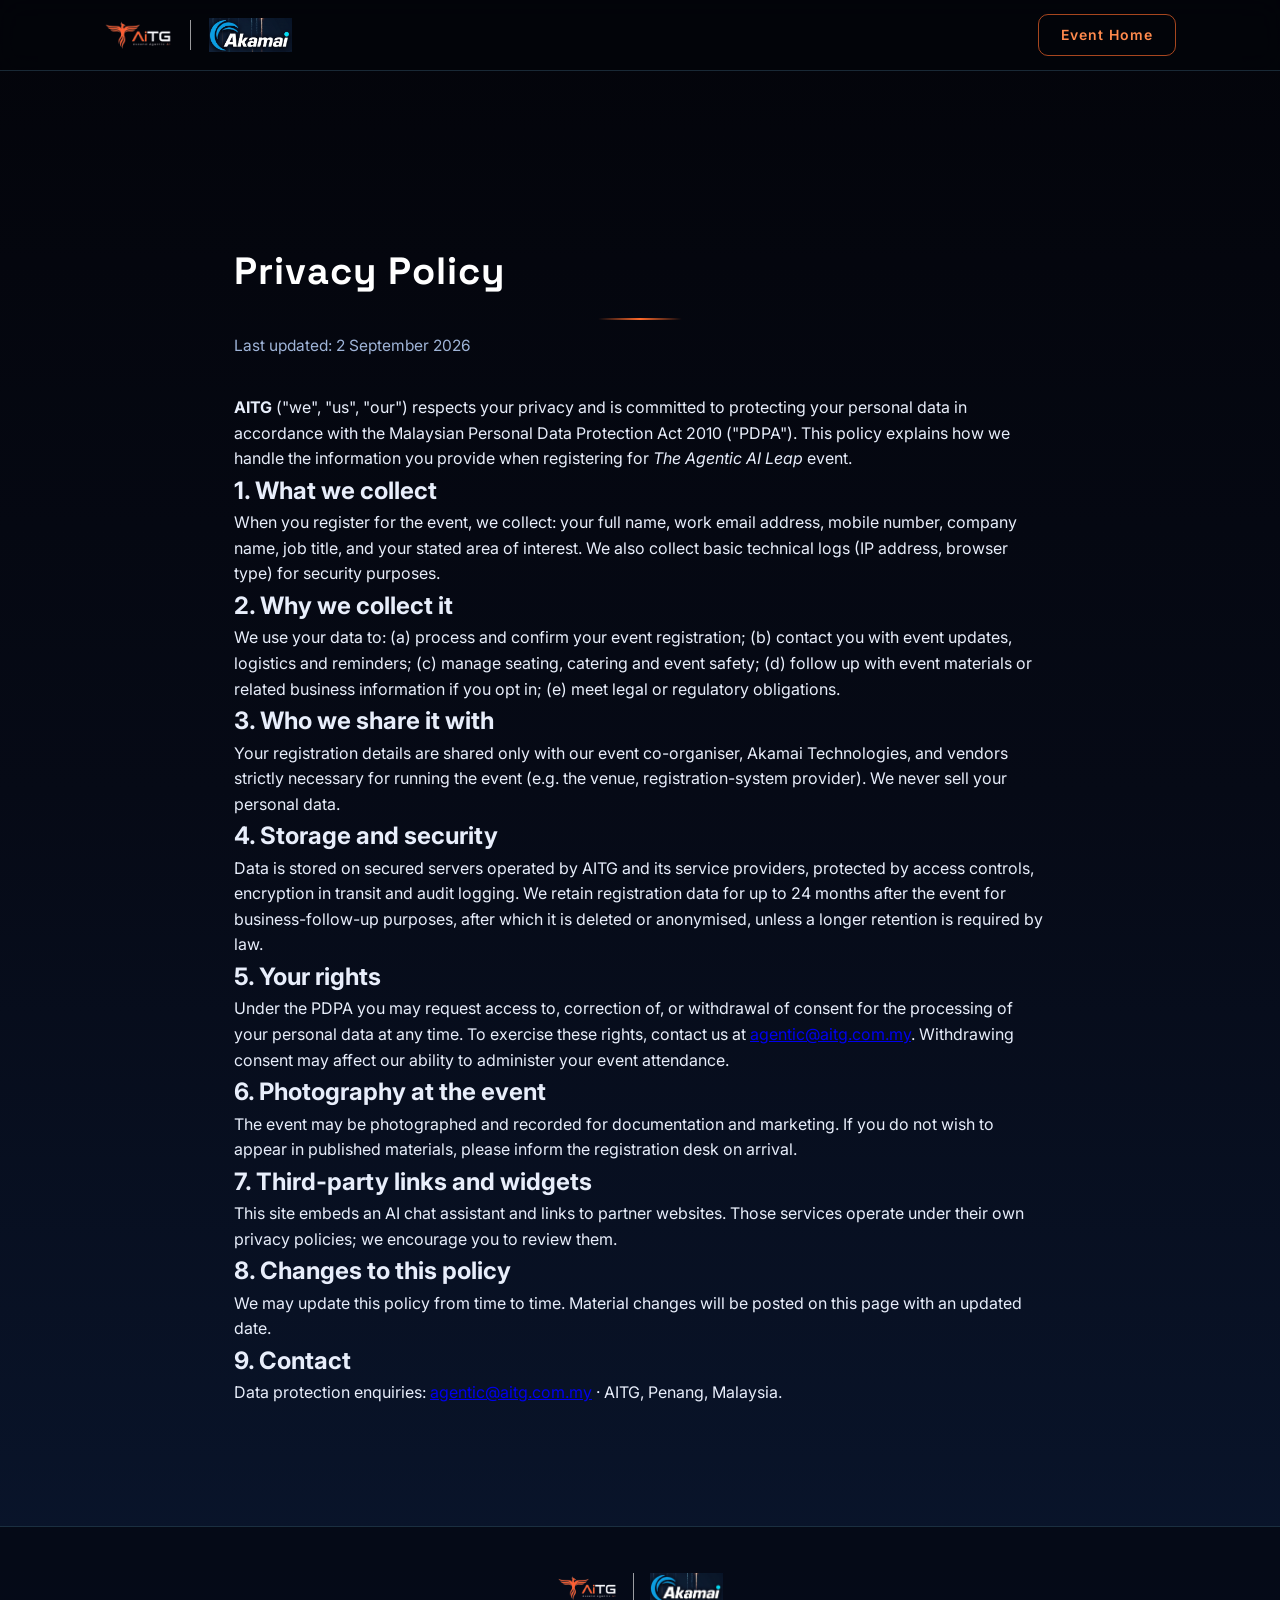
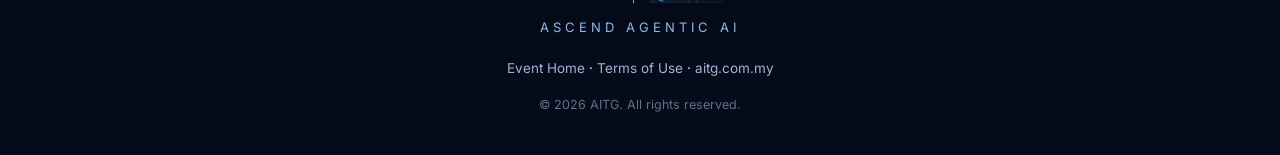
==== privacy.html @ 1c2f9429 "The Agentic AI Leap — event landing page with CRM lead capture" ====
<!DOCTYPE html>
<html lang="en">
<head>
<meta charset="utf-8">
<meta name="viewport" content="width=device-width, initial-scale=1">
<title>Privacy Policy — The Agentic AI Leap</title>
<meta name="description" content="Privacy Policy for The Agentic AI Leap event registration (AITG × Akamai, 3 Nov 2026, Penang).">
<link rel="icon" type="image/png" href="/favicon.png">
<link rel="preconnect" href="https://fonts.googleapis.com">
<link rel="preconnect" href="https://fonts.gstatic.com" crossorigin>
<link href="https://fonts.googleapis.com/css2?family=Space+Grotesk:wght@500;600;700&family=Inter:wght@400;500;600&display=swap" rel="stylesheet">
<link rel="stylesheet" href="/css/styles.css?v=1">
</head>
<body>
<header class="nav">
  <div class="nav-inner">
    <div class="nav-lockup">
      <img src="/img/aitg-logo.png" alt="AITG" class="nav-logo">
      <span class="nav-div"></span>
      <img src="/img/akamai-logo.png" alt="Akamai" class="nav-logo">
    </div>
    <a href="/" class="nav-cta">Event Home</a>
  </div>
</header>

<main style="padding-top:110px; max-width:860px;">
  <section class="section">
    <h1 class="sec-title" style="text-align:left;">Privacy Policy</h1>
    <p class="sec-sub" style="text-align:left;">Last updated: 2 September 2026</p>

    <div class="legal" style="margin-top:36px;">
      <p><strong>AITG</strong> ("we", "us", "our") respects your privacy and is committed to protecting your personal data in accordance with the Malaysian Personal Data Protection Act 2010 ("PDPA"). This policy explains how we handle the information you provide when registering for <em>The Agentic AI Leap</em> event.</p>

      <h2>1. What we collect</h2>
      <p>When you register for the event, we collect: your full name, work email address, mobile number, company name, job title, and your stated area of interest. We also collect basic technical logs (IP address, browser type) for security purposes.</p>

      <h2>2. Why we collect it</h2>
      <p>We use your data to: (a) process and confirm your event registration; (b) contact you with event updates, logistics and reminders; (c) manage seating, catering and event safety; (d) follow up with event materials or related business information if you opt in; (e) meet legal or regulatory obligations.</p>

      <h2>3. Who we share it with</h2>
      <p>Your registration details are shared only with our event co-organiser, Akamai Technologies, and vendors strictly necessary for running the event (e.g. the venue, registration-system provider). We never sell your personal data.</p>

      <h2>4. Storage and security</h2>
      <p>Data is stored on secured servers operated by AITG and its service providers, protected by access controls, encryption in transit and audit logging. We retain registration data for up to 24 months after the event for business-follow-up purposes, after which it is deleted or anonymised, unless a longer retention is required by law.</p>

      <h2>5. Your rights</h2>
      <p>Under the PDPA you may request access to, correction of, or withdrawal of consent for the processing of your personal data at any time. To exercise these rights, contact us at <a href="mailto:agentic@aitg.com.my">agentic@aitg.com.my</a>. Withdrawing consent may affect our ability to administer your event attendance.</p>

      <h2>6. Photography at the event</h2>
      <p>The event may be photographed and recorded for documentation and marketing. If you do not wish to appear in published materials, please inform the registration desk on arrival.</p>

      <h2>7. Third-party links and widgets</h2>
      <p>This site embeds an AI chat assistant and links to partner websites. Those services operate under their own privacy policies; we encourage you to review them.</p>

      <h2>8. Changes to this policy</h2>
      <p>We may update this policy from time to time. Material changes will be posted on this page with an updated date.</p>

      <h2>9. Contact</h2>
      <p>Data protection enquiries: <a href="mailto:agentic@aitg.com.my">agentic@aitg.com.my</a> · AITG, Penang, Malaysia.</p>
    </div>
  </section>
</main>

<footer class="footer">
  <div class="footer-lockup">
    <img src="/img/aitg-logo.png" alt="AITG" class="f-logo">
    <span class="nav-div"></span>
    <img src="/img/akamai-logo.png" alt="Akamai" class="f-logo">
  </div>
  <p class="footer-tag">Ascend Agentic Ai</p>
  <nav class="footer-links">
    <a href="/">Event Home</a> &middot; <a href="/terms">Terms of Use</a> &middot; <a href="https://aitg.com.my">aitg.com.my</a>
  </nav>
  <p class="footer-copy">&copy; 2026 AITG. All rights reserved.</p>
</footer>
</body>
</html>
---- css/styles.css ----
/* The Agentic AI Leap — landing page. Palette matches the event poster:
   cosmic black #03040a → navy #0a1730, orange #ff6a2b, cyan #7fd8ff. */
:root {
  --bg-0: #03040a;
  --bg-1: #060a16;
  --bg-2: #0a1730;
  --navy: #0d3468;
  --orange: #ff6a2b;
  --orange-soft: #ff8a4d;
  --cyan: #7fd8ff;
  --cyan-dim: #8fb8e8;
  --text: #e8eefb;
  --muted: #9fb4d8;
  --card: rgba(16, 28, 54, 0.72);
  --line: rgba(127, 216, 255, 0.18);
}

* { margin: 0; padding: 0; box-sizing: border-box; }
html { scroll-behavior: smooth; }
body {
  background: linear-gradient(180deg, var(--bg-0) 0%, var(--bg-1) 45%, var(--bg-2) 100%);
  color: var(--text);
  font-family: "Inter", system-ui, -apple-system, sans-serif;
  font-size: 16px;
  line-height: 1.6;
  overflow-x: hidden;
  min-height: 100vh;
}

/* ---- background layers ---- */
#ascend-canvas { position: fixed; inset: 0; width: 100%; height: 100%; z-index: 0; pointer-events: none; }
.bg-grid {
  position: fixed; inset: 0; z-index: 0; pointer-events: none; opacity: 0.5;
  background-image:
    linear-gradient(rgba(127, 216, 255, 0.04) 1px, transparent 1px),
    linear-gradient(90deg, rgba(127, 216, 255, 0.04) 1px, transparent 1px);
  background-size: 56px 56px;
  -webkit-mask-image: radial-gradient(ellipse 90% 70% at 50% 20%, #000 0%, transparent 75%);
          mask-image: radial-gradient(ellipse 90% 70% at 50% 20%, #000 0%, transparent 75%);
}
header.nav, main, footer.footer { position: relative; z-index: 2; }

@media (prefers-reduced-motion: reduce) {
  #ascend-canvas { display: none; }
  html { scroll-behavior: auto; }
}

/* ---- nav ---- */
.nav { position: fixed; top: 0; left: 0; right: 0; z-index: 10;
  background: rgba(3, 4, 10, 0.75); backdrop-filter: blur(14px); -webkit-backdrop-filter: blur(14px);
  border-bottom: 1px solid var(--line); }
.nav-inner { max-width: 1120px; margin: 0 auto; padding: 14px 24px;
  display: flex; align-items: center; justify-content: space-between; }
.nav-lockup { display: flex; align-items: center; gap: 18px; }
.nav-logo { height: 34px; width: auto; }
.nav-div { width: 1px; height: 30px; background: rgba(255, 255, 255, 0.6); }
.nav-cta {
  font-size: 14px; font-weight: 600; letter-spacing: 1px; text-decoration: none;
  color: var(--orange-soft); border: 1px solid rgba(255, 106, 43, 0.65);
  padding: 9px 22px; border-radius: 10px; transition: all 0.2s ease;
}
.nav-cta:hover { background: rgba(255, 106, 43, 0.12); box-shadow: 0 0 18px rgba(255, 106, 43, 0.3); }

main { max-width: 1120px; margin: 0 auto; padding: 0 24px; }

/* ---- hero ---- */
.hero { text-align: center; padding: 150px 0 70px; }
.hero-badge {
  display: inline-block; font-size: 13px; font-weight: 600; letter-spacing: 5px;
  color: var(--cyan-dim); border: 1px solid var(--line); border-radius: 999px;
  padding: 9px 22px; background: rgba(13, 52, 104, 0.35);
}
.hero-title { margin-top: 34px; font-family: "Space Grotesk", sans-serif; line-height: 1.02; }
.hero-title span { display: block; }
.t-white {
  font-size: clamp(34px, 6vw, 62px); font-weight: 600; letter-spacing: clamp(6px, 1.4vw, 15px);
  color: #fff; text-shadow: 0 0 34px rgba(120, 180, 255, 0.35);
}
.t-orange {
  margin-top: 10px;
  font-size: clamp(52px, 10vw, 108px); font-weight: 700; letter-spacing: clamp(3px, 1vw, 10px);
  color: var(--orange);
  text-shadow: 0 0 18px rgba(255, 106, 43, 0.85), 0 0 55px rgba(255, 106, 43, 0.5), 0 0 110px rgba(255, 106, 43, 0.3);
}
.hero-tag { margin-top: 26px; font-size: clamp(16px, 2.2vw, 21px); color: #dbe7f7; letter-spacing: 1px; }
.hero-tag b { color: var(--orange-soft); font-weight: 600; }

.hero-facts {
  margin: 44px auto 0; max-width: 780px; display: flex; justify-content: center; gap: 14px; flex-wrap: wrap;
}
.fact {
  flex: 1 1 200px; max-width: 240px; display: flex; align-items: center; gap: 12px; text-align: left;
  background: var(--card); border: 1px solid var(--line); border-radius: 14px; padding: 14px 18px;
}
.fact svg { width: 26px; height: 26px; flex-shrink: 0; filter: drop-shadow(0 0 6px rgba(127, 216, 255, 0.5)); }
.fact b { display: block; font-size: 14.5px; letter-spacing: 0.4px; }
.fact span { font-size: 12.5px; color: var(--muted); }

.countdown { margin: 40px auto 0; display: flex; justify-content: center; gap: 14px; }
.cd-cell {
  min-width: 86px; padding: 14px 10px; border-radius: 14px;
  background: var(--card); border: 1px solid var(--line);
}
.cd-cell span { display: block; font-family: "Space Grotesk", sans-serif; font-size: 34px; font-weight: 700; color: #fff; font-variant-numeric: tabular-nums; }
.cd-cell small { font-size: 11px; letter-spacing: 2.5px; text-transform: uppercase; color: var(--cyan-dim); }

.btn-primary {
  display: inline-block; margin-top: 42px; text-decoration: none; cursor: pointer;
  font-size: 17px; font-weight: 700; letter-spacing: 1.5px; color: #fff;
  background: linear-gradient(135deg, #ff8a4d, #ff5a1f);
  border: none; border-radius: 12px; padding: 17px 46px;
  box-shadow: 0 0 28px rgba(255, 106, 43, 0.45), 0 8px 26px rgba(0, 0, 0, 0.4);
  transition: transform 0.15s ease, box-shadow 0.2s ease;
}
.btn-primary:hover { transform: translateY(-2px); box-shadow: 0 0 40px rgba(255, 106, 43, 0.6), 0 12px 30px rgba(0, 0, 0, 0.45); }
.hero-note { margin-top: 22px; font-size: 13.5px; letter-spacing: 1px; color: var(--muted); }

/* ---- sections ---- */
.section { padding: 60px 0; }
.sec-title {
  text-align: center; font-family: "Space Grotesk", sans-serif;
  font-size: clamp(26px, 4vw, 38px); font-weight: 700; letter-spacing: 1px; color: #fff;
}
.sec-title::after {
  content: ""; display: block; width: 84px; height: 2px; margin: 16px auto 0;
  background: linear-gradient(90deg, transparent, var(--orange), transparent);
}
.sec-sub { text-align: center; margin-top: 14px; color: var(--muted); font-size: 15.5px; }

.cards { margin-top: 42px; display: grid; grid-template-columns: repeat(3, 1fr); gap: 20px; }
.card {
  background: var(--card); border: 1px solid var(--line); border-radius: 18px; padding: 30px 26px;
  transition: border-color 0.25s ease, box-shadow 0.25s ease;
}
.card:hover { border-color: rgba(255, 106, 43, 0.45); box-shadow: 0 0 30px rgba(255, 106, 43, 0.12); }
.card-ico svg { width: 40px; height: 40px; filter: drop-shadow(0 0 10px rgba(127, 216, 255, 0.35)); }
.card h3 { margin-top: 18px; font-family: "Space Grotesk", sans-serif; font-size: 19px; color: #fff; }
.card p { margin-top: 10px; font-size: 14.5px; color: var(--muted); }

.agenda { margin: 42px auto 0; max-width: 720px; border: 1px solid var(--line); border-radius: 18px; overflow: hidden; }
.ag-row {
  display: flex; gap: 26px; padding: 16px 26px; align-items: baseline;
  border-bottom: 1px solid rgba(127, 216, 255, 0.08); background: var(--card);
}
.ag-row:last-child { border-bottom: none; }
.ag-time { font-family: "Space Grotesk", sans-serif; font-weight: 600; color: var(--cyan); min-width: 56px; font-size: 15px; }
.ag-row.highlight { background: rgba(255, 106, 43, 0.09); border-left: 3px solid var(--orange); }
.ag-row.highlight .ag-time { color: var(--orange-soft); }

/* ---- form ---- */
.form-shell { margin: 42px auto 0; max-width: 760px; background: var(--card); border: 1px solid var(--line); border-radius: 22px; padding: 40px 42px; }
.f-grid { display: grid; grid-template-columns: 1fr 1fr; gap: 20px 22px; }
.f-field label { display: block; font-size: 13px; font-weight: 600; letter-spacing: 0.6px; color: var(--cyan-dim); margin-bottom: 7px; }
.f-field label em { color: var(--orange-soft); font-style: normal; }
.f-field input, .f-field select {
  width: 100%; padding: 13px 15px; border-radius: 10px; font-size: 15px; color: var(--text);
  background: rgba(3, 6, 14, 0.65); border: 1px solid rgba(127, 216, 255, 0.22);
  transition: border-color 0.2s ease, box-shadow 0.2s ease;
}
.f-field input::placeholder { color: rgba(159, 180, 216, 0.45); }
.f-field input:focus, .f-field select:focus {
  outline: none; border-color: var(--cyan); box-shadow: 0 0 0 3px rgba(127, 216, 255, 0.14);
}
.f-field input.invalid { border-color: #ff5a5a; box-shadow: 0 0 0 3px rgba(255, 90, 90, 0.12); }
.f-field select { appearance: none; -webkit-appearance: none;
  background-image: url("data:image/svg+xml;utf8,<svg xmlns='http://www.w3.org/2000/svg' width='12' height='8' viewBox='0 0 12 8'><path d='M1 1l5 5 5-5' stroke='%237fd8ff' stroke-width='2' fill='none' stroke-linecap='round'/></svg>");
  background-repeat: no-repeat; background-position: right 15px center; }
.f-error { margin-top: 18px; color: #ff8a8a; font-size: 14px; text-align: center; }
.btn-submit { width: 100%; margin-top: 26px; }
.btn-submit[disabled] { opacity: 0.6; cursor: wait; transform: none; }
.f-privacy { margin-top: 18px; font-size: 12.5px; color: var(--muted); text-align: center; }
.f-privacy a { color: var(--cyan-dim); }

.form-success { text-align: center; padding: 20px 0; }
.succ-ico svg { width: 74px; height: 74px; filter: drop-shadow(0 0 18px rgba(124, 252, 178, 0.4)); }
.form-success h3 { margin-top: 18px; font-family: "Space Grotesk", sans-serif; font-size: 28px; color: #fff; }
.form-success p { margin-top: 12px; color: var(--muted); max-width: 460px; margin-left: auto; margin-right: auto; }
.succ-actions { margin-top: 26px; display: flex; gap: 14px; justify-content: center; flex-wrap: wrap; }
.btn-ghost {
  display: inline-block; text-decoration: none; font-size: 14px; font-weight: 600; letter-spacing: 0.5px;
  color: var(--cyan); border: 1px solid rgba(127, 216, 255, 0.4); border-radius: 10px; padding: 11px 24px;
  transition: background 0.2s ease;
}
.btn-ghost:hover { background: rgba(127, 216, 255, 0.09); }
.succ-ref { margin-top: 22px; font-size: 13px; }
.succ-ref code { color: var(--orange-soft); font-family: ui-monospace, monospace; }

/* ---- venue ---- */
.venue-card { margin: 42px auto 0; max-width: 760px; background: var(--card); border: 1px solid var(--line); border-radius: 22px; padding: 38px 42px; }
.venue-info h3 { font-family: "Space Grotesk", sans-serif; font-size: 22px; color: #fff; }
.venue-info > p { margin-top: 8px; color: var(--cyan-dim); font-size: 15px; }
.venue-info ul { margin: 18px 0 24px; padding-left: 20px; color: var(--muted); font-size: 14.5px; }
.venue-info li { margin-bottom: 7px; }
.venue-info li::marker { color: var(--orange); }

/* ---- footer ---- */
.footer { border-top: 1px solid var(--line); margin-top: 60px; padding: 46px 24px 40px; text-align: center; background: rgba(3, 4, 10, 0.6); }
.footer-lockup { display: flex; align-items: center; justify-content: center; gap: 16px; }
.f-logo { height: 30px; width: auto; }
.footer-tag { margin-top: 14px; font-size: 13px; letter-spacing: 4px; text-transform: uppercase; color: var(--cyan-dim); }
.footer-links { margin-top: 20px; font-size: 13.5px; }
.footer-links a { color: var(--muted); text-decoration: none; }
.footer-links a:hover { color: var(--cyan); }
.footer-copy { margin-top: 16px; font-size: 12.5px; color: rgba(159, 180, 216, 0.6); }

/* ---- responsive ---- */
@media (max-width: 860px) {
  .cards { grid-template-columns: 1fr; }
  .f-grid { grid-template-columns: 1fr; }
  .hero { padding-top: 120px; }
  .hero-facts { flex-direction: column; align-items: center; }
  .fact { max-width: 340px; width: 100%; }
}
@media (max-width: 480px) {
  .nav-logo { height: 26px; }
  .countdown { gap: 8px; }
  .cd-cell { min-width: 70px; }
  .cd-cell span { font-size: 27px; }
  .form-shell { padding: 28px 22px; }
  .venue-card { padding: 28px 24px; }
}
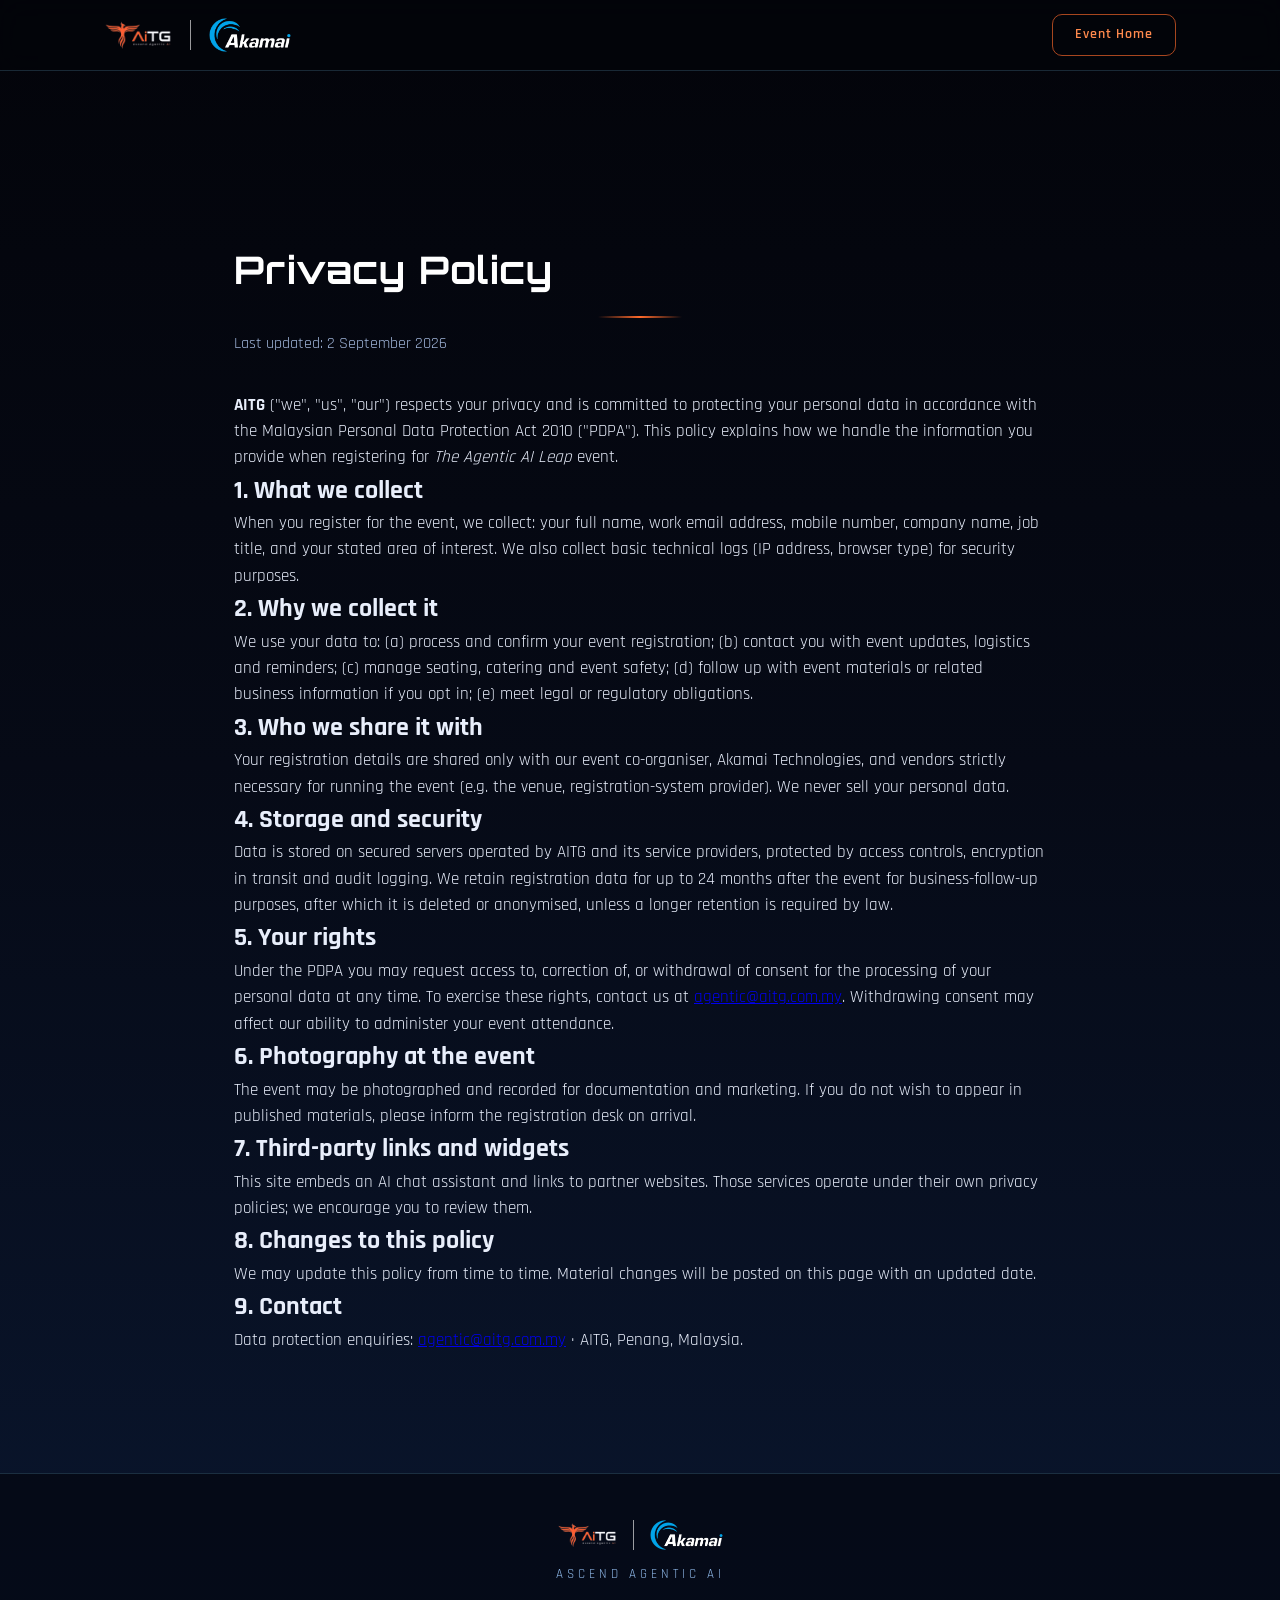
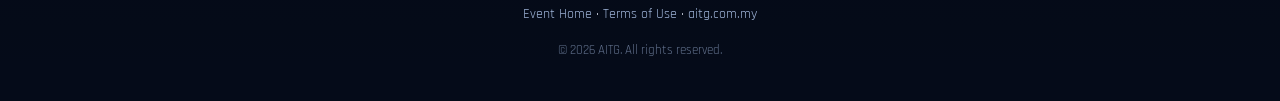
==== commit 75322c8b: "High-tech fonts: Orbitron display + Rajdhani body; remove interest field from lead form" ====
--- a/privacy.html
+++ b/privacy.html
@@ -8,7 +8,7 @@
 <link rel="icon" type="image/png" href="/favicon.png">
 <link rel="preconnect" href="https://fonts.googleapis.com">
 <link rel="preconnect" href="https://fonts.gstatic.com" crossorigin>
-<link href="https://fonts.googleapis.com/css2?family=Space+Grotesk:wght@500;600;700&family=Inter:wght@400;500;600&display=swap" rel="stylesheet">
+<link href="https://fonts.googleapis.com/css2?family=Orbitron:wght@500;600;700;800&family=Rajdhani:wght@400;500;600;700&display=swap" rel="stylesheet">
 <link rel="stylesheet" href="/css/styles.css?v=1">
 </head>
 <body>
--- a/css/styles.css
+++ b/css/styles.css
@@ -20,9 +20,9 @@
 body {
   background: linear-gradient(180deg, var(--bg-0) 0%, var(--bg-1) 45%, var(--bg-2) 100%);
   color: var(--text);
-  font-family: "Inter", system-ui, -apple-system, sans-serif;
-  font-size: 16px;
-  line-height: 1.6;
+  font-family: "Rajdhani", "Segoe UI", system-ui, sans-serif;
+  font-size: 17px;
+  line-height: 1.55;
   overflow-x: hidden;
   min-height: 100vh;
 }
@@ -30,10 +30,10 @@
 /* ---- background layers ---- */
 #ascend-canvas { position: fixed; inset: 0; width: 100%; height: 100%; z-index: 0; pointer-events: none; }
 .bg-grid {
-  position: fixed; inset: 0; z-index: 0; pointer-events: none; opacity: 0.5;
+  position: fixed; inset: 0; z-index: 0; pointer-events: none; opacity: 0.9;
   background-image:
-    linear-gradient(rgba(127, 216, 255, 0.04) 1px, transparent 1px),
-    linear-gradient(90deg, rgba(127, 216, 255, 0.04) 1px, transparent 1px);
+    linear-gradient(rgba(127, 216, 255, 0.08) 1px, transparent 1px),
+    linear-gradient(90deg, rgba(127, 216, 255, 0.08) 1px, transparent 1px);
   background-size: 56px 56px;
   -webkit-mask-image: radial-gradient(ellipse 90% 70% at 50% 20%, #000 0%, transparent 75%);
           mask-image: radial-gradient(ellipse 90% 70% at 50% 20%, #000 0%, transparent 75%);
@@ -70,7 +70,7 @@
   color: var(--cyan-dim); border: 1px solid var(--line); border-radius: 999px;
   padding: 9px 22px; background: rgba(13, 52, 104, 0.35);
 }
-.hero-title { margin-top: 34px; font-family: "Space Grotesk", sans-serif; line-height: 1.02; }
+.hero-title { margin-top: 34px; font-family: "Orbitron", sans-serif; line-height: 1.02; }
 .hero-title span { display: block; }
 .t-white {
   font-size: clamp(34px, 6vw, 62px); font-weight: 600; letter-spacing: clamp(6px, 1.4vw, 15px);
@@ -101,7 +101,7 @@
   min-width: 86px; padding: 14px 10px; border-radius: 14px;
   background: var(--card); border: 1px solid var(--line);
 }
-.cd-cell span { display: block; font-family: "Space Grotesk", sans-serif; font-size: 34px; font-weight: 700; color: #fff; font-variant-numeric: tabular-nums; }
+.cd-cell span { display: block; font-family: "Orbitron", monospace; font-size: 32px; font-weight: 700; color: #fff; font-variant-numeric: tabular-nums; }
 .cd-cell small { font-size: 11px; letter-spacing: 2.5px; text-transform: uppercase; color: var(--cyan-dim); }
 
 .btn-primary {
@@ -118,7 +118,7 @@
 /* ---- sections ---- */
 .section { padding: 60px 0; }
 .sec-title {
-  text-align: center; font-family: "Space Grotesk", sans-serif;
+  text-align: center; font-family: "Orbitron", sans-serif;
   font-size: clamp(26px, 4vw, 38px); font-weight: 700; letter-spacing: 1px; color: #fff;
 }
 .sec-title::after {
@@ -134,7 +134,7 @@
 }
 .card:hover { border-color: rgba(255, 106, 43, 0.45); box-shadow: 0 0 30px rgba(255, 106, 43, 0.12); }
 .card-ico svg { width: 40px; height: 40px; filter: drop-shadow(0 0 10px rgba(127, 216, 255, 0.35)); }
-.card h3 { margin-top: 18px; font-family: "Space Grotesk", sans-serif; font-size: 19px; color: #fff; }
+.card h3 { margin-top: 18px; font-family: "Orbitron", sans-serif; font-size: 19px; color: #fff; }
 .card p { margin-top: 10px; font-size: 14.5px; color: var(--muted); }
 
 .agenda { margin: 42px auto 0; max-width: 720px; border: 1px solid var(--line); border-radius: 18px; overflow: hidden; }
@@ -143,7 +143,7 @@
   border-bottom: 1px solid rgba(127, 216, 255, 0.08); background: var(--card);
 }
 .ag-row:last-child { border-bottom: none; }
-.ag-time { font-family: "Space Grotesk", sans-serif; font-weight: 600; color: var(--cyan); min-width: 56px; font-size: 15px; }
+.ag-time { font-family: "Orbitron", sans-serif; font-weight: 600; color: var(--cyan); min-width: 56px; font-size: 15px; }
 .ag-row.highlight { background: rgba(255, 106, 43, 0.09); border-left: 3px solid var(--orange); }
 .ag-row.highlight .ag-time { color: var(--orange-soft); }
 
@@ -173,7 +173,7 @@
 
 .form-success { text-align: center; padding: 20px 0; }
 .succ-ico svg { width: 74px; height: 74px; filter: drop-shadow(0 0 18px rgba(124, 252, 178, 0.4)); }
-.form-success h3 { margin-top: 18px; font-family: "Space Grotesk", sans-serif; font-size: 28px; color: #fff; }
+.form-success h3 { margin-top: 18px; font-family: "Orbitron", sans-serif; font-size: 28px; color: #fff; }
 .form-success p { margin-top: 12px; color: var(--muted); max-width: 460px; margin-left: auto; margin-right: auto; }
 .succ-actions { margin-top: 26px; display: flex; gap: 14px; justify-content: center; flex-wrap: wrap; }
 .btn-ghost {
@@ -187,7 +187,7 @@
 
 /* ---- venue ---- */
 .venue-card { margin: 42px auto 0; max-width: 760px; background: var(--card); border: 1px solid var(--line); border-radius: 22px; padding: 38px 42px; }
-.venue-info h3 { font-family: "Space Grotesk", sans-serif; font-size: 22px; color: #fff; }
+.venue-info h3 { font-family: "Orbitron", sans-serif; font-size: 22px; color: #fff; }
 .venue-info > p { margin-top: 8px; color: var(--cyan-dim); font-size: 15px; }
 .venue-info ul { margin: 18px 0 24px; padding-left: 20px; color: var(--muted); font-size: 14.5px; }
 .venue-info li { margin-bottom: 7px; }
